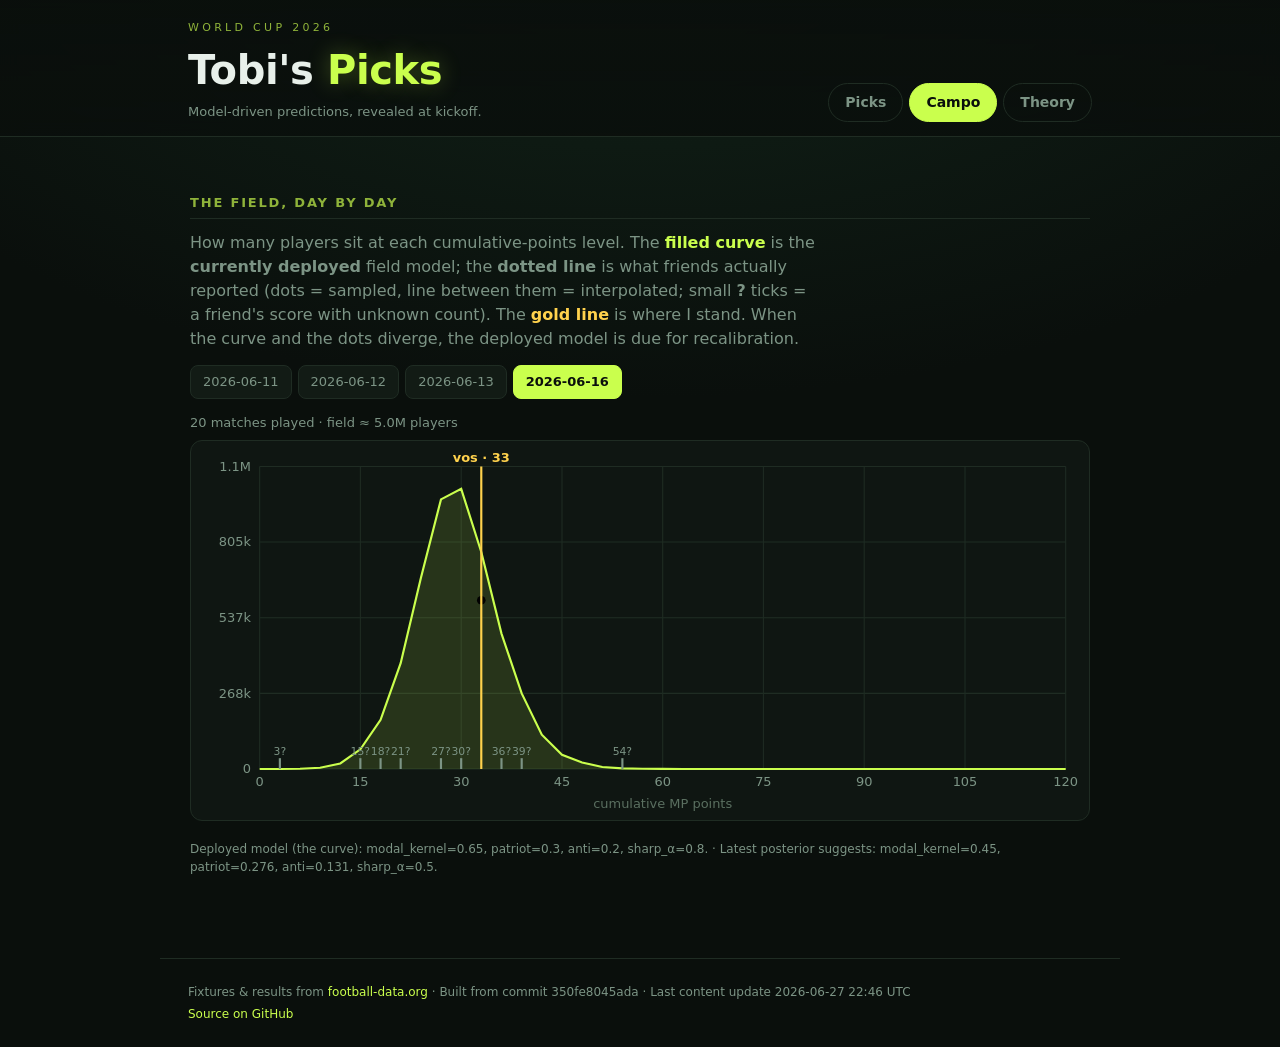
==== campo.html @ 040d9893 "chore: update site (2026-06-27 22:47 UTC)" ====
<!DOCTYPE html>
<html lang="en">
<head>
<meta charset="utf-8">
<meta name="viewport" content="width=device-width, initial-scale=1">
<title>Campo — Tobi&#x27;s Picks</title>
<link rel="stylesheet" href="style.css">
</head>
<body>
<header class="hero">
  <div class="hero-inner">
    <div class="brand">
      <span class="kicker">World Cup 2026</span>
      <h1>Tobi's <em>Picks</em></h1>
      <p class="sub">Model-driven predictions, revealed at kickoff.</p>
    </div>
    <nav class="tabs">
      <a href="index.html">Picks</a>
      <a href="campo.html" class="active">Campo</a>
      <a href="theory.html">Theory</a>
    </nav>
  </div>
</header>
<main>

    <section class="sec campo">
      <h2 class="section-title">The field, day by day</h2>
      <p class="explainer-p">How many players sit at each cumulative-points level.
      The <span class="lg-model">filled curve</span> is the <b>currently deployed</b>
      field model; the <span class="lg-obs">dotted line</span> is what friends
      actually reported (dots = sampled, line between them = interpolated; small
      <span class="lg-unk">?</span> ticks = a friend's score with unknown count).
      The <span class="lg-me">gold line</span> is where I stand. When the curve and
      the dots diverge, the deployed model is due for recalibration.</p>
      <div class="date-tabs"><button class="date-btn" data-target="campo-0">2026-06-11</button><button class="date-btn" data-target="campo-1">2026-06-12</button><button class="date-btn" data-target="campo-2">2026-06-13</button><button class="date-btn active" data-target="campo-3">2026-06-16</button></div>
      <div class="campo-chart" id="campo-0"><p class="chart-meta">2 matches played · field ≈ 5.0M players</p><svg viewBox="0 0 820 340" class="hist" role="img"
      aria-label="Field score distribution for 2026-06-11">
      <line class="grid" x1="58" y1="298.0" x2="804" y2="298.0"/><text class="ax" x="50" y="302.0" text-anchor="end">0</text><line class="grid" x1="58" y1="228.0" x2="804" y2="228.0"/><text class="ax" x="50" y="232.0" text-anchor="end">617k</text><line class="grid" x1="58" y1="158.0" x2="804" y2="158.0"/><text class="ax" x="50" y="162.0" text-anchor="end">1.2M</text><line class="grid" x1="58" y1="88.0" x2="804" y2="88.0"/><text class="ax" x="50" y="92.0" text-anchor="end">1.9M</text><line class="grid" x1="58" y1="18.0" x2="804" y2="18.0"/><text class="ax" x="50" y="22.0" text-anchor="end">2.5M</text><line class="grid" x1="58.0" y1="18" x2="58.0" y2="298"/><text class="ax" x="58.0" y="314" text-anchor="middle">0</text><line class="grid" x1="244.5" y1="18" x2="244.5" y2="298"/><text class="ax" x="244.5" y="314" text-anchor="middle">3</text><line class="grid" x1="431.0" y1="18" x2="431.0" y2="298"/><text class="ax" x="431.0" y="314" text-anchor="middle">6</text><line class="grid" x1="617.5" y1="18" x2="617.5" y2="298"/><text class="ax" x="617.5" y="314" text-anchor="middle">9</text><line class="grid" x1="804.0" y1="18" x2="804.0" y2="298"/><text class="ax" x="804.0" y="314" text-anchor="middle">12</text>
      <polygon class="model-area" points="58,298.0 58.0,274.8 244.5,126.8 431.0,38.7 617.5,196.3 804.0,286.4 804.0,298.0"/>
      <polyline class="model-line" points="58.0,274.8 244.5,126.8 431.0,38.7 617.5,196.3 804.0,286.4"/>
      <polyline class="obs-line" points="58.0,198.2 244.5,89.9 431.0,130.3 617.5,236.7 804.0,267.9"/>
      <circle class="obs-dot" cx="58.0" cy="198.2" r="4"/><circle class="obs-dot" cx="244.5" cy="89.9" r="4"/><circle class="obs-dot" cx="431.0" cy="130.3" r="4"/><circle class="obs-dot" cx="617.5" cy="236.7" r="4"/><line class="me" x1="617.5" y1="18" x2="617.5" y2="298"/><text class="me-lab" x="617.5" y="14" text-anchor="middle">vos · 9</text>
      <text class="ax-title" x="431" y="334" text-anchor="middle">cumulative MP points</text>
    </svg></div><div class="campo-chart" id="campo-1"><p class="chart-meta">4 matches played · field ≈ 5.0M players</p><svg viewBox="0 0 820 340" class="hist" role="img"
      aria-label="Field score distribution for 2026-06-12">
      <line class="grid" x1="58" y1="298.0" x2="804" y2="298.0"/><text class="ax" x="50" y="302.0" text-anchor="end">0</text><line class="grid" x1="58" y1="228.0" x2="804" y2="228.0"/><text class="ax" x="50" y="232.0" text-anchor="end">564k</text><line class="grid" x1="58" y1="158.0" x2="804" y2="158.0"/><text class="ax" x="50" y="162.0" text-anchor="end">1.1M</text><line class="grid" x1="58" y1="88.0" x2="804" y2="88.0"/><text class="ax" x="50" y="92.0" text-anchor="end">1.7M</text><line class="grid" x1="58" y1="18.0" x2="804" y2="18.0"/><text class="ax" x="50" y="22.0" text-anchor="end">2.3M</text><line class="grid" x1="58.0" y1="18" x2="58.0" y2="298"/><text class="ax" x="58.0" y="314" text-anchor="middle">0</text><line class="grid" x1="151.2" y1="18" x2="151.2" y2="298"/><text class="ax" x="151.2" y="314" text-anchor="middle">3</text><line class="grid" x1="244.5" y1="18" x2="244.5" y2="298"/><text class="ax" x="244.5" y="314" text-anchor="middle">6</text><line class="grid" x1="337.8" y1="18" x2="337.8" y2="298"/><text class="ax" x="337.8" y="314" text-anchor="middle">9</text><line class="grid" x1="431.0" y1="18" x2="431.0" y2="298"/><text class="ax" x="431.0" y="314" text-anchor="middle">12</text><line class="grid" x1="524.2" y1="18" x2="524.2" y2="298"/><text class="ax" x="524.2" y="314" text-anchor="middle">15</text><line class="grid" x1="617.5" y1="18" x2="617.5" y2="298"/><text class="ax" x="617.5" y="314" text-anchor="middle">18</text><line class="grid" x1="710.8" y1="18" x2="710.8" y2="298"/><text class="ax" x="710.8" y="314" text-anchor="middle">21</text><line class="grid" x1="804.0" y1="18" x2="804.0" y2="298"/><text class="ax" x="804.0" y="314" text-anchor="middle">24</text>
      <polygon class="model-area" points="58,298.0 58.0,283.8 151.2,173.8 244.5,38.7 337.8,139.4 431.0,247.0 524.2,286.9 617.5,296.2 710.8,297.8 804.0,298.0 804.0,298.0"/>
      <polyline class="model-line" points="58.0,283.8 151.2,173.8 244.5,38.7 337.8,139.4 431.0,247.0 524.2,286.9 617.5,296.2 710.8,297.8 804.0,298.0"/>
      <polyline class="obs-line" points="58.0,163.9 151.2,105.9 244.5,126.3 337.8,195.1 431.0,245.1 524.2,282.0 617.5,293.2 710.8,298.0 804.0,298.0"/>
      <circle class="obs-dot" cx="58.0" cy="163.9" r="4"/><circle class="obs-dot" cx="151.2" cy="105.9" r="4"/><circle class="obs-dot" cx="244.5" cy="126.3" r="4"/><circle class="obs-dot" cx="337.8" cy="195.1" r="4"/><circle class="obs-dot" cx="431.0" cy="245.1" r="4"/><circle class="obs-dot" cx="617.5" cy="293.2" r="4"/><line class="me" x1="431.0" y1="18" x2="431.0" y2="298"/><text class="me-lab" x="431.0" y="14" text-anchor="middle">vos · 12</text>
      <text class="ax-title" x="431" y="334" text-anchor="middle">cumulative MP points</text>
    </svg></div><div class="campo-chart" id="campo-2"><p class="chart-meta">8 matches played · field ≈ 5.0M players</p><svg viewBox="0 0 820 340" class="hist" role="img"
      aria-label="Field score distribution for 2026-06-13">
      <line class="grid" x1="58" y1="298.0" x2="804" y2="298.0"/><text class="ax" x="50" y="302.0" text-anchor="end">0</text><line class="grid" x1="58" y1="228.0" x2="804" y2="228.0"/><text class="ax" x="50" y="232.0" text-anchor="end">373k</text><line class="grid" x1="58" y1="158.0" x2="804" y2="158.0"/><text class="ax" x="50" y="162.0" text-anchor="end">747k</text><line class="grid" x1="58" y1="88.0" x2="804" y2="88.0"/><text class="ax" x="50" y="92.0" text-anchor="end">1.1M</text><line class="grid" x1="58" y1="18.0" x2="804" y2="18.0"/><text class="ax" x="50" y="22.0" text-anchor="end">1.5M</text><line class="grid" x1="58.0" y1="18" x2="58.0" y2="298"/><text class="ax" x="58.0" y="314" text-anchor="middle">0</text><line class="grid" x1="151.2" y1="18" x2="151.2" y2="298"/><text class="ax" x="151.2" y="314" text-anchor="middle">6</text><line class="grid" x1="244.5" y1="18" x2="244.5" y2="298"/><text class="ax" x="244.5" y="314" text-anchor="middle">12</text><line class="grid" x1="337.8" y1="18" x2="337.8" y2="298"/><text class="ax" x="337.8" y="314" text-anchor="middle">18</text><line class="grid" x1="431.0" y1="18" x2="431.0" y2="298"/><text class="ax" x="431.0" y="314" text-anchor="middle">24</text><line class="grid" x1="524.2" y1="18" x2="524.2" y2="298"/><text class="ax" x="524.2" y="314" text-anchor="middle">30</text><line class="grid" x1="617.5" y1="18" x2="617.5" y2="298"/><text class="ax" x="617.5" y="314" text-anchor="middle">36</text><line class="grid" x1="710.8" y1="18" x2="710.8" y2="298"/><text class="ax" x="710.8" y="314" text-anchor="middle">42</text><line class="grid" x1="804.0" y1="18" x2="804.0" y2="298"/><text class="ax" x="804.0" y="314" text-anchor="middle">48</text>
      <polygon class="model-area" points="58,298.0 58.0,294.5 104.6,263.8 151.2,170.2 197.9,51.3 244.5,38.7 291.1,137.1 337.8,226.6 384.4,274.4 431.0,290.9 477.6,296.4 524.2,297.4 570.9,297.9 617.5,298.0 664.1,298.0 710.8,298.0 757.4,298.0 804.0,298.0 804.0,298.0"/>
      <polyline class="model-line" points="58.0,294.5 104.6,263.8 151.2,170.2 197.9,51.3 244.5,38.7 291.1,137.1 337.8,226.6 384.4,274.4 431.0,290.9 477.6,296.4 524.2,297.4 570.9,297.9 617.5,298.0 664.1,298.0 710.8,298.0 757.4,298.0 804.0,298.0"/>
      <polyline class="obs-line" points="58.0,298.0 104.6,94.5 151.2,102.2 197.9,112.1 244.5,134.0 291.1,180.1 337.8,257.3 384.4,283.9 431.0,293.1 477.6,296.3 524.2,297.4 570.9,297.8 617.5,292.8 664.1,296.2 710.8,297.4 757.4,297.8 804.0,297.9"/>
      <circle class="obs-dot" cx="104.6" cy="94.5" r="4"/><circle class="obs-dot" cx="151.2" cy="102.2" r="4"/><circle class="obs-dot" cx="197.9" cy="112.1" r="4"/><circle class="obs-dot" cx="244.5" cy="134.0" r="4"/><circle class="obs-dot" cx="291.1" cy="180.1" r="4"/><circle class="obs-dot" cx="570.9" cy="297.8" r="4"/><line class="me" x1="291.1" y1="18" x2="291.1" y2="298"/><text class="me-lab" x="291.1" y="14" text-anchor="middle">vos · 15</text>
      <text class="ax-title" x="431" y="334" text-anchor="middle">cumulative MP points</text>
    </svg></div><div class="campo-chart active" id="campo-3"><p class="chart-meta">20 matches played · field ≈ 5.0M players</p><svg viewBox="0 0 820 340" class="hist" role="img"
      aria-label="Field score distribution for 2026-06-16">
      <line class="grid" x1="58" y1="298.0" x2="804" y2="298.0"/><text class="ax" x="50" y="302.0" text-anchor="end">0</text><line class="grid" x1="58" y1="228.0" x2="804" y2="228.0"/><text class="ax" x="50" y="232.0" text-anchor="end">268k</text><line class="grid" x1="58" y1="158.0" x2="804" y2="158.0"/><text class="ax" x="50" y="162.0" text-anchor="end">537k</text><line class="grid" x1="58" y1="88.0" x2="804" y2="88.0"/><text class="ax" x="50" y="92.0" text-anchor="end">805k</text><line class="grid" x1="58" y1="18.0" x2="804" y2="18.0"/><text class="ax" x="50" y="22.0" text-anchor="end">1.1M</text><line class="grid" x1="58.0" y1="18" x2="58.0" y2="298"/><text class="ax" x="58.0" y="314" text-anchor="middle">0</text><line class="grid" x1="151.2" y1="18" x2="151.2" y2="298"/><text class="ax" x="151.2" y="314" text-anchor="middle">15</text><line class="grid" x1="244.5" y1="18" x2="244.5" y2="298"/><text class="ax" x="244.5" y="314" text-anchor="middle">30</text><line class="grid" x1="337.8" y1="18" x2="337.8" y2="298"/><text class="ax" x="337.8" y="314" text-anchor="middle">45</text><line class="grid" x1="431.0" y1="18" x2="431.0" y2="298"/><text class="ax" x="431.0" y="314" text-anchor="middle">60</text><line class="grid" x1="524.2" y1="18" x2="524.2" y2="298"/><text class="ax" x="524.2" y="314" text-anchor="middle">75</text><line class="grid" x1="617.5" y1="18" x2="617.5" y2="298"/><text class="ax" x="617.5" y="314" text-anchor="middle">90</text><line class="grid" x1="710.8" y1="18" x2="710.8" y2="298"/><text class="ax" x="710.8" y="314" text-anchor="middle">105</text><line class="grid" x1="804.0" y1="18" x2="804.0" y2="298"/><text class="ax" x="804.0" y="314" text-anchor="middle">120</text>
      <polygon class="model-area" points="58,298.0 58.0,298.0 76.7,298.0 95.3,297.8 113.9,296.9 132.6,292.9 151.2,279.8 169.9,252.5 188.5,200.1 207.2,121.3 225.8,48.5 244.5,38.7 263.1,97.2 281.8,172.7 300.5,228.1 319.1,266.3 337.8,284.9 356.4,292.0 375.1,296.2 393.7,297.4 412.3,297.8 431.0,297.9 449.7,298.0 468.3,298.0 486.9,298.0 505.6,298.0 524.2,298.0 542.9,298.0 561.5,298.0 580.2,298.0 598.9,298.0 617.5,298.0 636.1,298.0 654.8,298.0 673.4,298.0 692.1,298.0 710.8,298.0 729.4,298.0 748.1,298.0 766.7,298.0 785.4,298.0 804.0,298.0 804.0,298.0"/>
      <polyline class="model-line" points="58.0,298.0 76.7,298.0 95.3,297.8 113.9,296.9 132.6,292.9 151.2,279.8 169.9,252.5 188.5,200.1 207.2,121.3 225.8,48.5 244.5,38.7 263.1,97.2 281.8,172.7 300.5,228.1 319.1,266.3 337.8,284.9 356.4,292.0 375.1,296.2 393.7,297.4 412.3,297.8 431.0,297.9 449.7,298.0 468.3,298.0 486.9,298.0 505.6,298.0 524.2,298.0 542.9,298.0 561.5,298.0 580.2,298.0 598.9,298.0 617.5,298.0 636.1,298.0 654.8,298.0 673.4,298.0 692.1,298.0 710.8,298.0 729.4,298.0 748.1,298.0 766.7,298.0 785.4,298.0 804.0,298.0"/>
      <polyline class="obs-line" points="58.0,298.0 76.7,298.0 95.3,298.0 113.9,298.0 132.6,298.0 151.2,298.0 169.9,298.0 188.5,298.0 207.2,298.0 225.8,298.0 244.5,298.0 263.1,141.8 281.8,298.0 300.5,298.0 319.1,298.0 337.8,298.0 356.4,298.0 375.1,298.0 393.7,298.0 412.3,298.0 431.0,298.0 449.7,298.0 468.3,298.0 486.9,298.0 505.6,298.0 524.2,298.0 542.9,298.0 561.5,298.0 580.2,298.0 598.9,298.0 617.5,298.0 636.1,298.0 654.8,298.0 673.4,298.0 692.1,298.0 710.8,298.0 729.4,298.0 748.1,298.0 766.7,298.0 785.4,298.0 804.0,298.0"/>
      <circle class="obs-dot" cx="263.1" cy="141.8" r="4"/><line class="unk" x1="76.7" y1="288" x2="76.7" y2="298"/><text class="unk-lab" x="76.7" y="285" text-anchor="middle">3?</text><line class="unk" x1="151.2" y1="288" x2="151.2" y2="298"/><text class="unk-lab" x="151.2" y="285" text-anchor="middle">15?</text><line class="unk" x1="169.9" y1="288" x2="169.9" y2="298"/><text class="unk-lab" x="169.9" y="285" text-anchor="middle">18?</text><line class="unk" x1="188.5" y1="288" x2="188.5" y2="298"/><text class="unk-lab" x="188.5" y="285" text-anchor="middle">21?</text><line class="unk" x1="225.8" y1="288" x2="225.8" y2="298"/><text class="unk-lab" x="225.8" y="285" text-anchor="middle">27?</text><line class="unk" x1="244.5" y1="288" x2="244.5" y2="298"/><text class="unk-lab" x="244.5" y="285" text-anchor="middle">30?</text><line class="unk" x1="281.8" y1="288" x2="281.8" y2="298"/><text class="unk-lab" x="281.8" y="285" text-anchor="middle">36?</text><line class="unk" x1="300.5" y1="288" x2="300.5" y2="298"/><text class="unk-lab" x="300.5" y="285" text-anchor="middle">39?</text><line class="unk" x1="393.7" y1="288" x2="393.7" y2="298"/><text class="unk-lab" x="393.7" y="285" text-anchor="middle">54?</text><line class="me" x1="263.1" y1="18" x2="263.1" y2="298"/><text class="me-lab" x="263.1" y="14" text-anchor="middle">vos · 33</text>
      <text class="ax-title" x="431" y="334" text-anchor="middle">cumulative MP points</text>
    </svg></div>
      <p class="muted small">Deployed model (the curve): modal_kernel=0.65, patriot=0.3, anti=0.2, sharp_α=0.8. · Latest posterior suggests: modal_kernel=0.45, patriot=0.276, anti=0.131, sharp_α=0.5.</p>
    </section>
</main>
<footer class="site-footer">
  <p>Fixtures &amp; results from <a href="https://www.football-data.org" rel="noopener">football-data.org</a>
     &middot; Built from commit 350fe8045ada &middot; Last content update 2026-06-27 22:46 UTC</p>
  <p><a href="https://github.com/tlifschitz/world-cup-picks" rel="noopener">Source on GitHub</a></p>
</footer>

<script>
(function () {
  var btns = document.querySelectorAll('.date-btn');
  function show(target) {
    var charts = document.querySelectorAll('.campo-chart');
    for (var i = 0; i < charts.length; i++)
      charts[i].classList.toggle('active', charts[i].id === target);
    for (var j = 0; j < btns.length; j++)
      btns[j].classList.toggle('active', btns[j].getAttribute('data-target') === target);
  }
  for (var k = 0; k < btns.length; k++) {
    btns[k].addEventListener('click', function () {
      show(this.getAttribute('data-target'));
    });
  }
})();
</script>

</body>
</html>
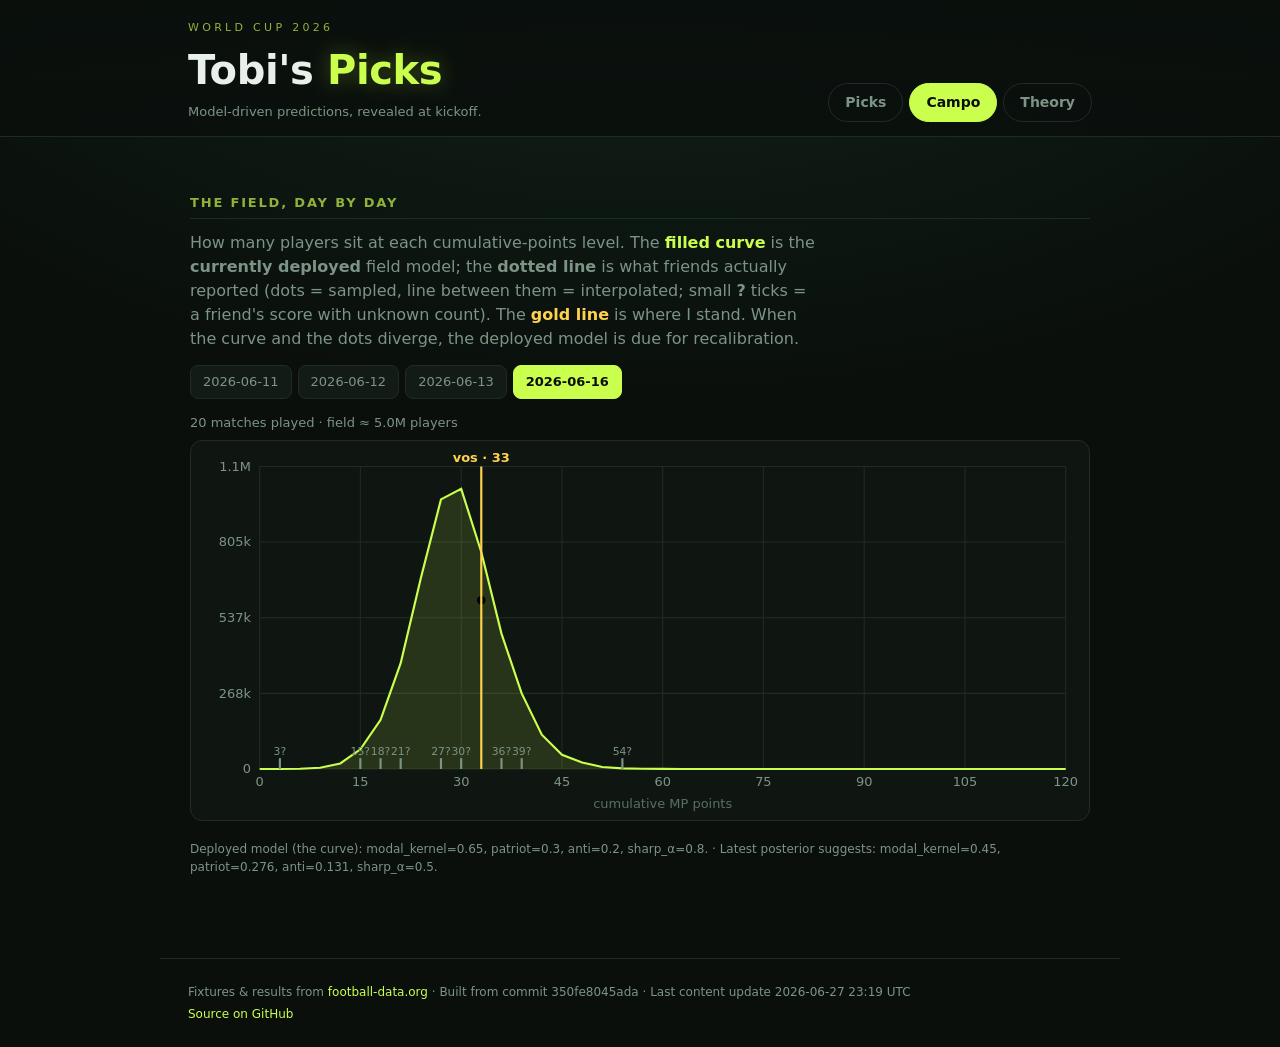
==== commit 44c360c1: "chore: update site (2026-06-27 23:19 UTC)" ====
--- a/campo.html
+++ b/campo.html
@@ -71,7 +71,7 @@
 </main>
 <footer class="site-footer">
   <p>Fixtures &amp; results from <a href="https://www.football-data.org" rel="noopener">football-data.org</a>
-     &middot; Built from commit 350fe8045ada &middot; Last content update 2026-06-27 22:46 UTC</p>
+     &middot; Built from commit 350fe8045ada &middot; Last content update 2026-06-27 23:19 UTC</p>
   <p><a href="https://github.com/tlifschitz/world-cup-picks" rel="noopener">Source on GitHub</a></p>
 </footer>
 
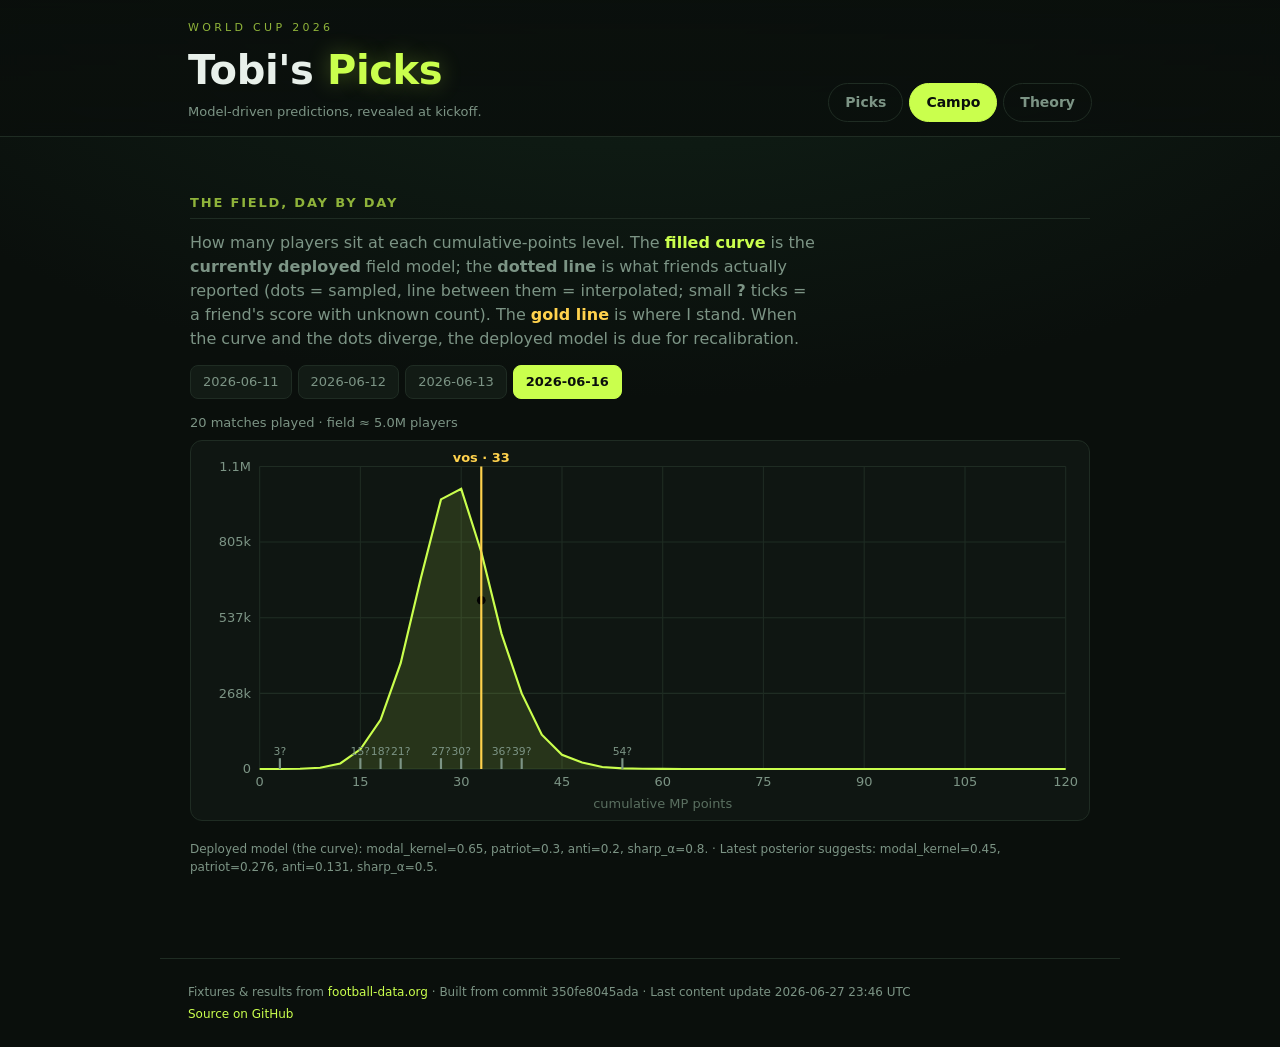
==== commit db16f8eb: "chore: update site (2026-06-27 23:46 UTC)" ====
--- a/campo.html
+++ b/campo.html
@@ -71,7 +71,7 @@
 </main>
 <footer class="site-footer">
   <p>Fixtures &amp; results from <a href="https://www.football-data.org" rel="noopener">football-data.org</a>
-     &middot; Built from commit 350fe8045ada &middot; Last content update 2026-06-27 23:19 UTC</p>
+     &middot; Built from commit 350fe8045ada &middot; Last content update 2026-06-27 23:46 UTC</p>
   <p><a href="https://github.com/tlifschitz/world-cup-picks" rel="noopener">Source on GitHub</a></p>
 </footer>
 
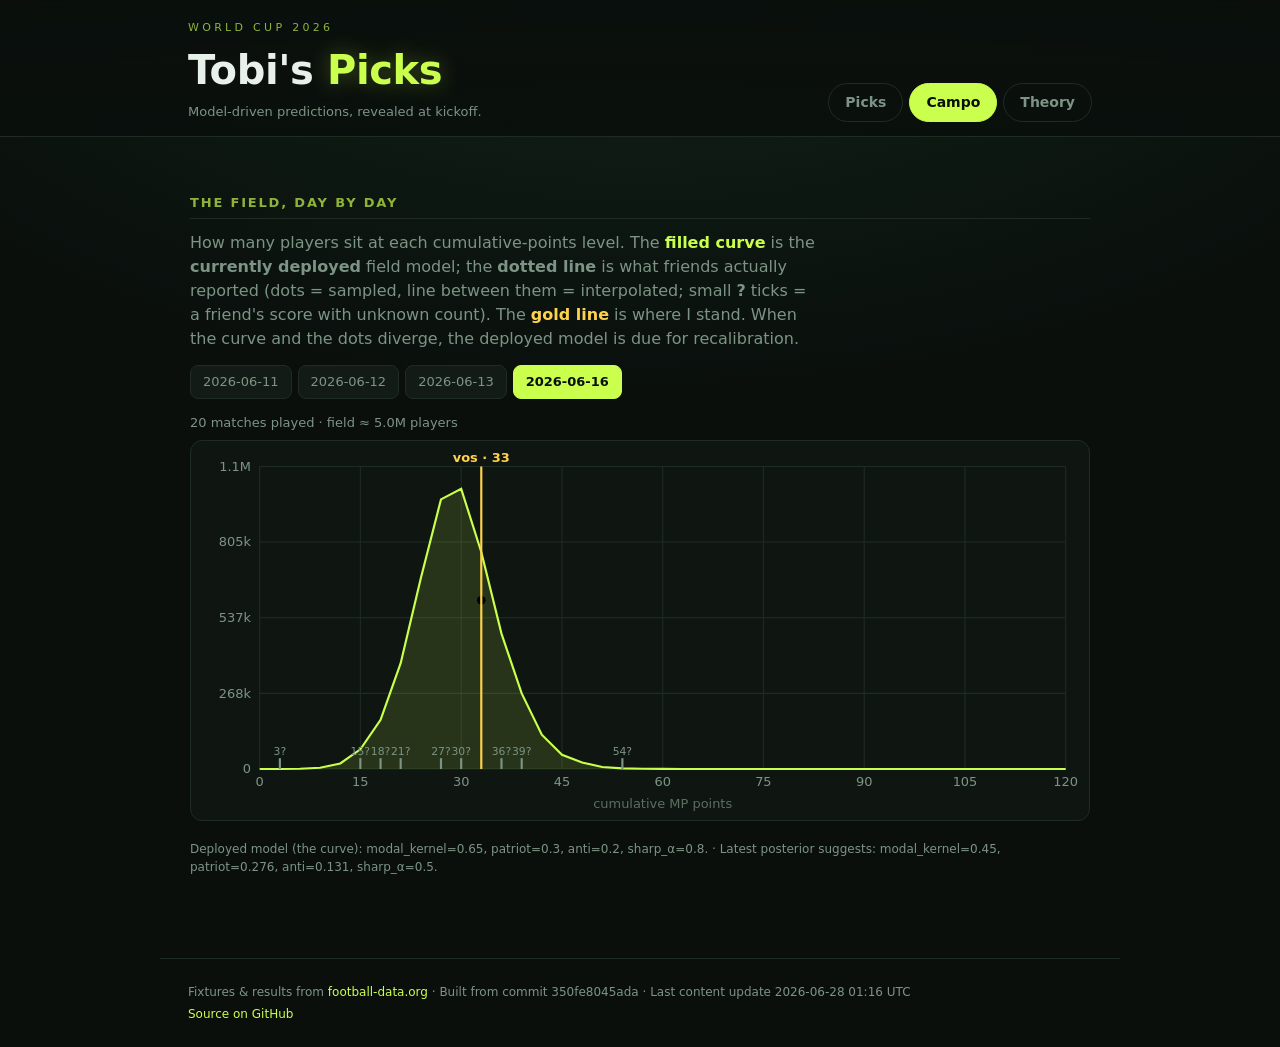
==== commit a5f1aa6d: "chore: update site (2026-06-28 01:16 UTC)" ====
--- a/campo.html
+++ b/campo.html
@@ -71,7 +71,7 @@
 </main>
 <footer class="site-footer">
   <p>Fixtures &amp; results from <a href="https://www.football-data.org" rel="noopener">football-data.org</a>
-     &middot; Built from commit 350fe8045ada &middot; Last content update 2026-06-27 23:46 UTC</p>
+     &middot; Built from commit 350fe8045ada &middot; Last content update 2026-06-28 01:16 UTC</p>
   <p><a href="https://github.com/tlifschitz/world-cup-picks" rel="noopener">Source on GitHub</a></p>
 </footer>
 
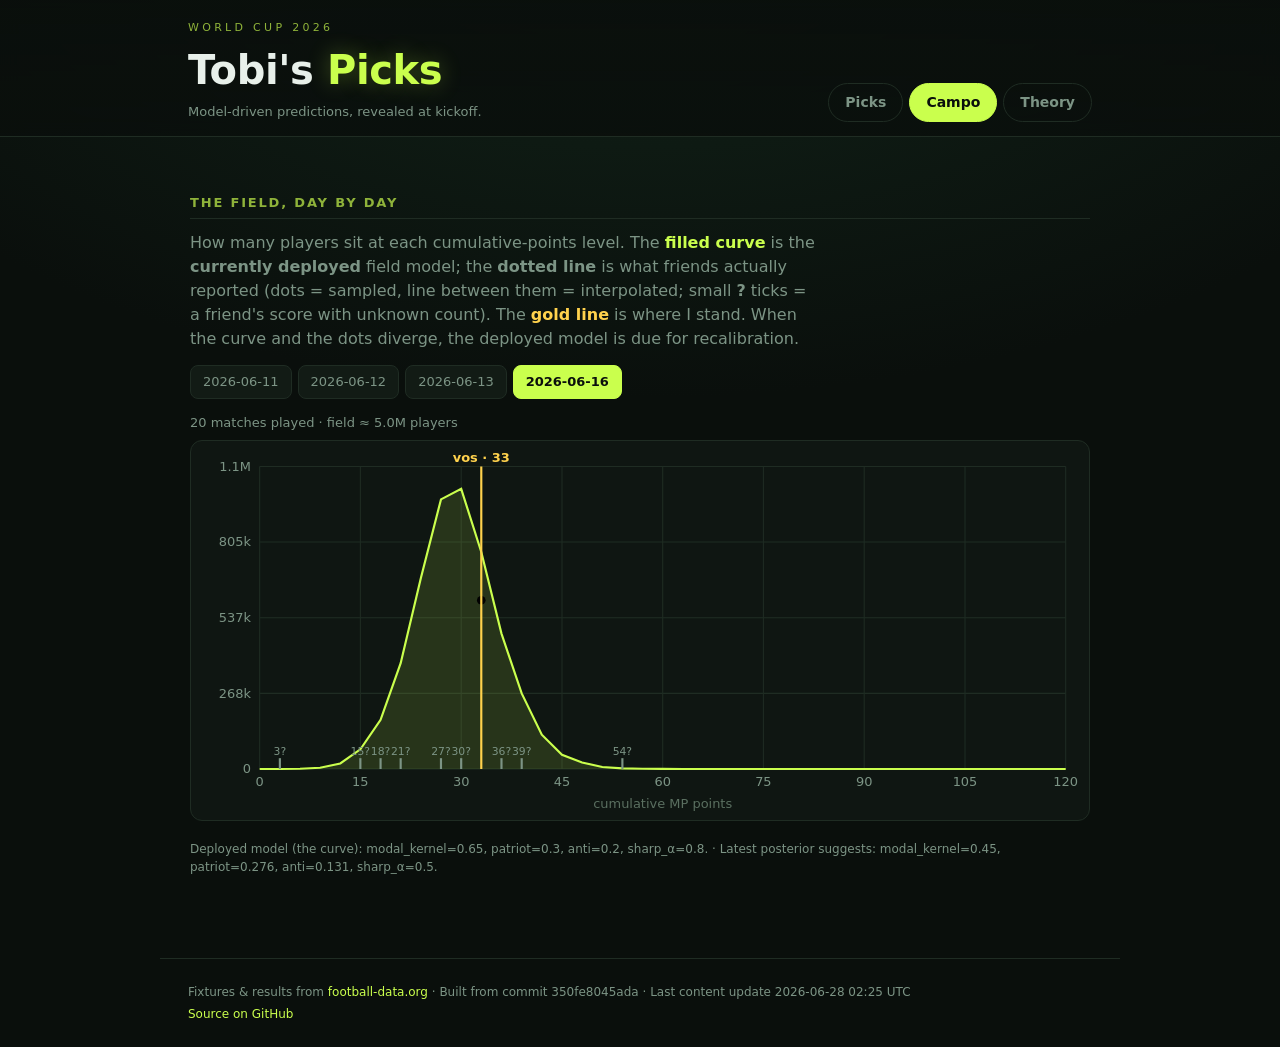
==== commit 06e308d1: "chore: update site (2026-06-28 02:25 UTC)" ====
--- a/campo.html
+++ b/campo.html
@@ -71,7 +71,7 @@
 </main>
 <footer class="site-footer">
   <p>Fixtures &amp; results from <a href="https://www.football-data.org" rel="noopener">football-data.org</a>
-     &middot; Built from commit 350fe8045ada &middot; Last content update 2026-06-28 01:16 UTC</p>
+     &middot; Built from commit 350fe8045ada &middot; Last content update 2026-06-28 02:25 UTC</p>
   <p><a href="https://github.com/tlifschitz/world-cup-picks" rel="noopener">Source on GitHub</a></p>
 </footer>
 
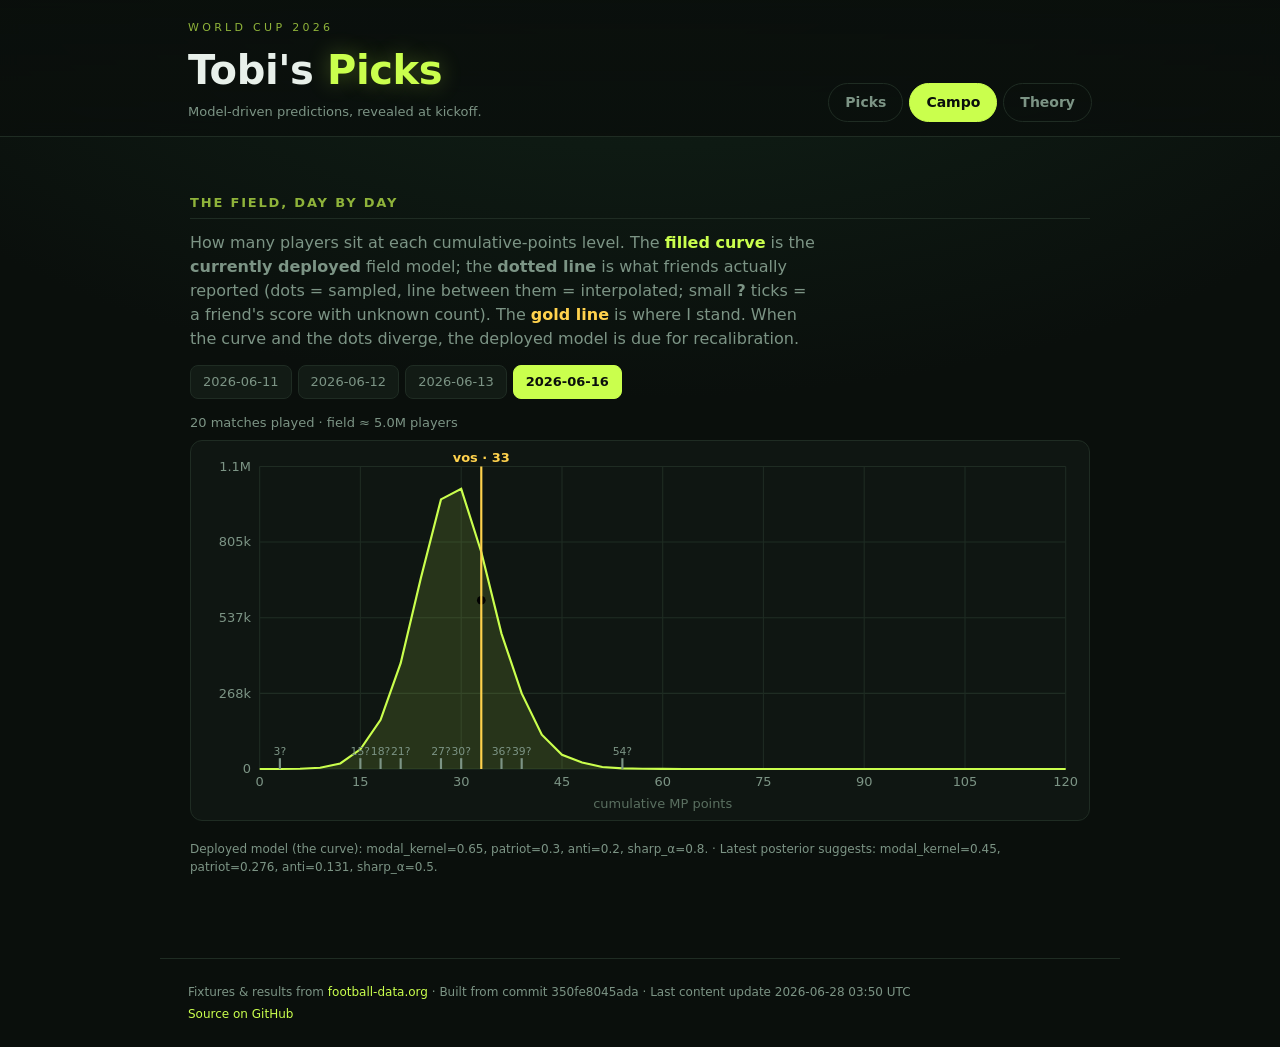
==== commit 260d25c2: "chore: update site (2026-06-28 03:50 UTC)" ====
--- a/campo.html
+++ b/campo.html
@@ -71,7 +71,7 @@
 </main>
 <footer class="site-footer">
   <p>Fixtures &amp; results from <a href="https://www.football-data.org" rel="noopener">football-data.org</a>
-     &middot; Built from commit 350fe8045ada &middot; Last content update 2026-06-28 02:25 UTC</p>
+     &middot; Built from commit 350fe8045ada &middot; Last content update 2026-06-28 03:50 UTC</p>
   <p><a href="https://github.com/tlifschitz/world-cup-picks" rel="noopener">Source on GitHub</a></p>
 </footer>
 
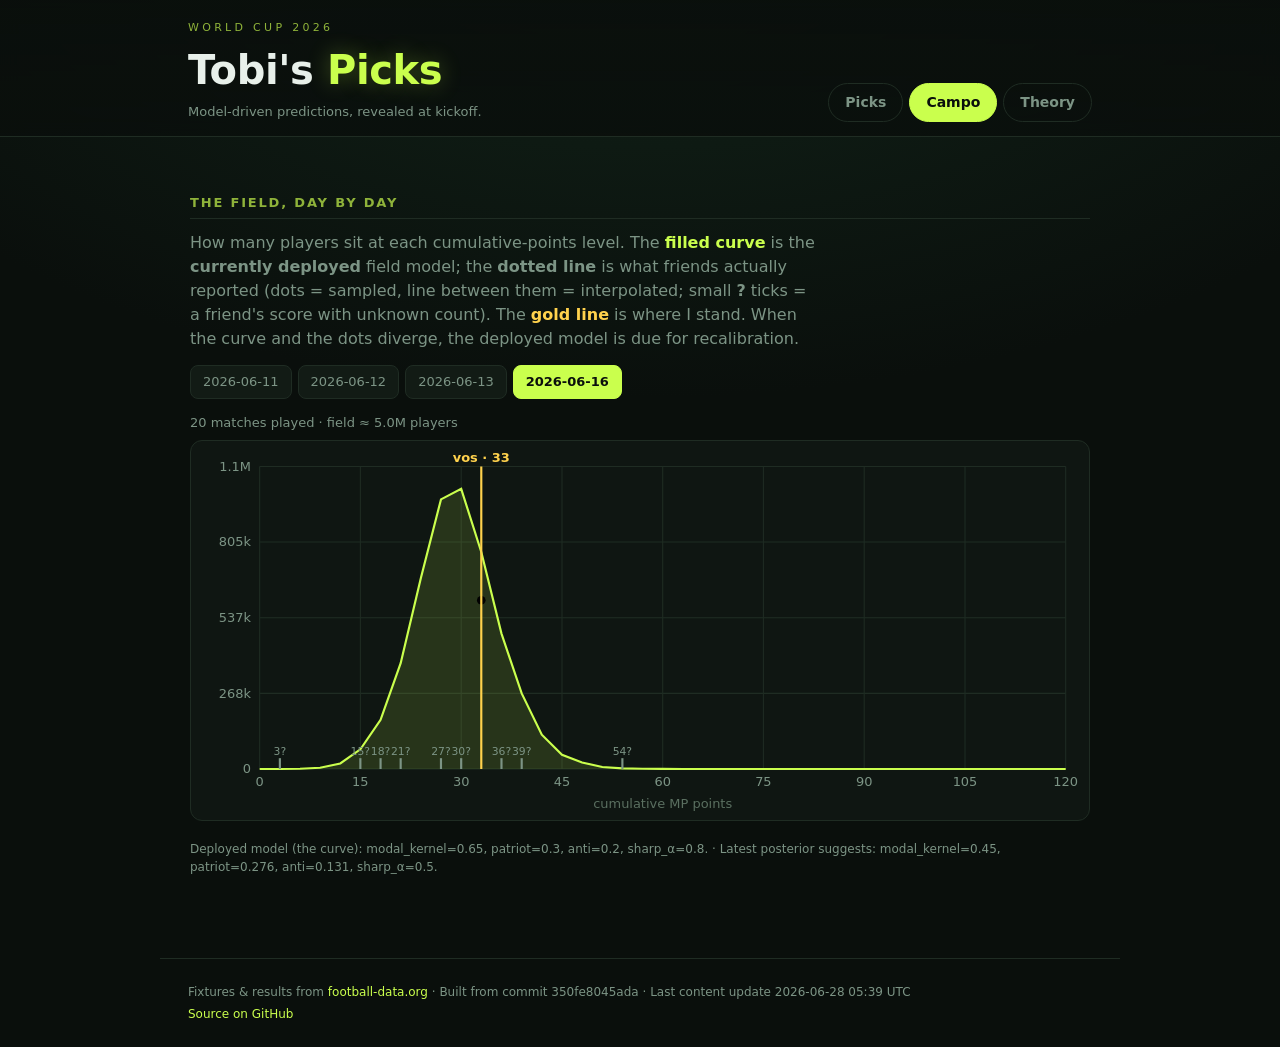
==== commit 5fc125c6: "chore: update site (2026-06-28 05:39 UTC)" ====
--- a/campo.html
+++ b/campo.html
@@ -71,7 +71,7 @@
 </main>
 <footer class="site-footer">
   <p>Fixtures &amp; results from <a href="https://www.football-data.org" rel="noopener">football-data.org</a>
-     &middot; Built from commit 350fe8045ada &middot; Last content update 2026-06-28 03:50 UTC</p>
+     &middot; Built from commit 350fe8045ada &middot; Last content update 2026-06-28 05:39 UTC</p>
   <p><a href="https://github.com/tlifschitz/world-cup-picks" rel="noopener">Source on GitHub</a></p>
 </footer>
 
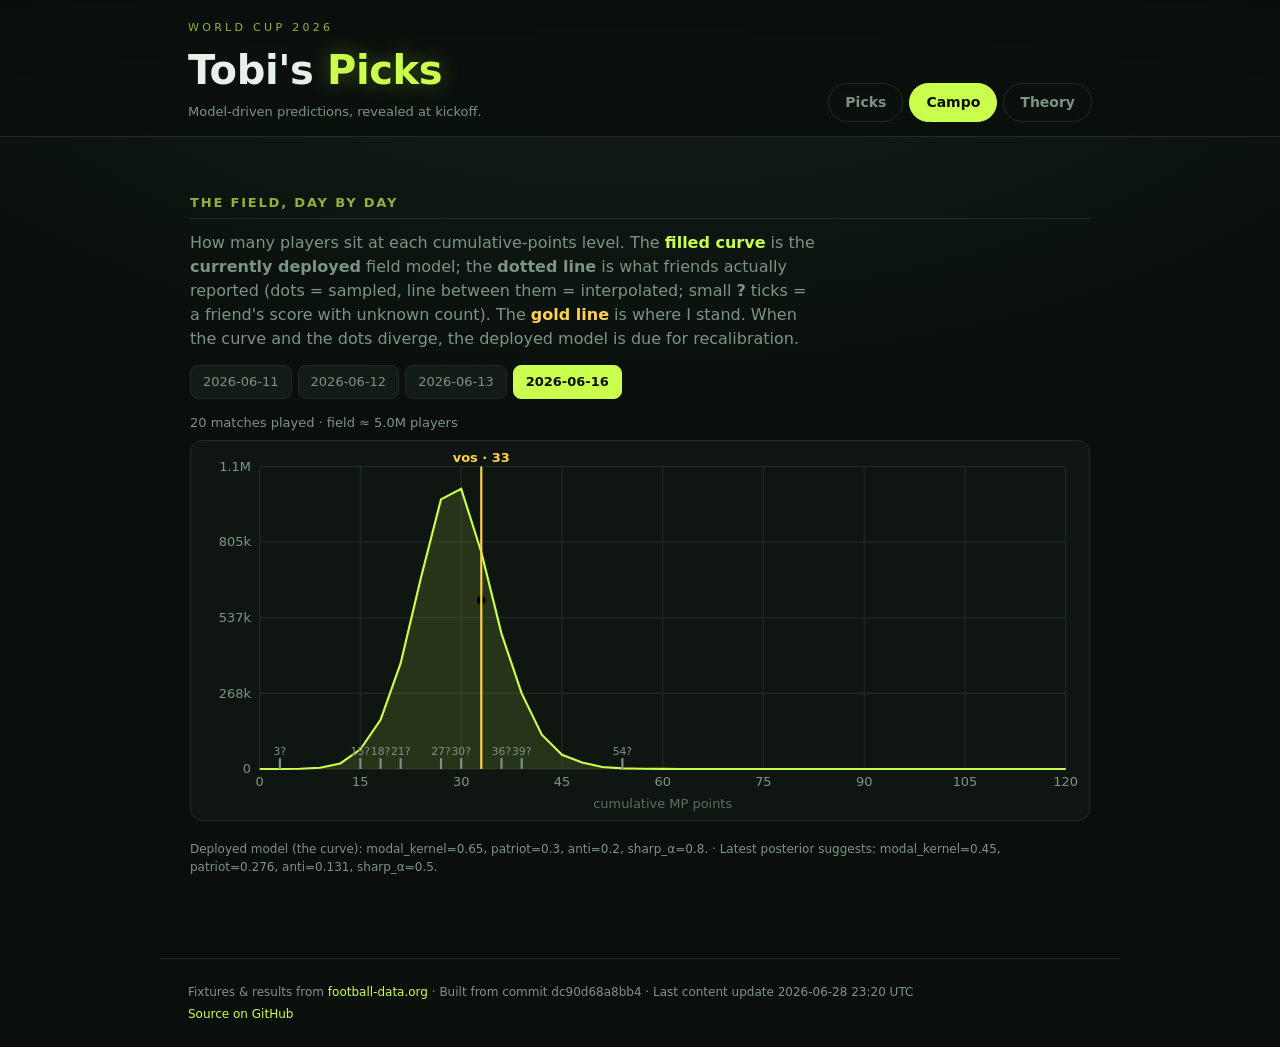
==== commit d63cb88d: "chore: update site (2026-06-28 23:20 UTC)" ====
--- a/campo.html
+++ b/campo.html
@@ -71,7 +71,7 @@
 </main>
 <footer class="site-footer">
   <p>Fixtures &amp; results from <a href="https://www.football-data.org" rel="noopener">football-data.org</a>
-     &middot; Built from commit 350fe8045ada &middot; Last content update 2026-06-28 05:39 UTC</p>
+     &middot; Built from commit dc90d68a8bb4 &middot; Last content update 2026-06-28 23:20 UTC</p>
   <p><a href="https://github.com/tlifschitz/world-cup-picks" rel="noopener">Source on GitHub</a></p>
 </footer>
 
